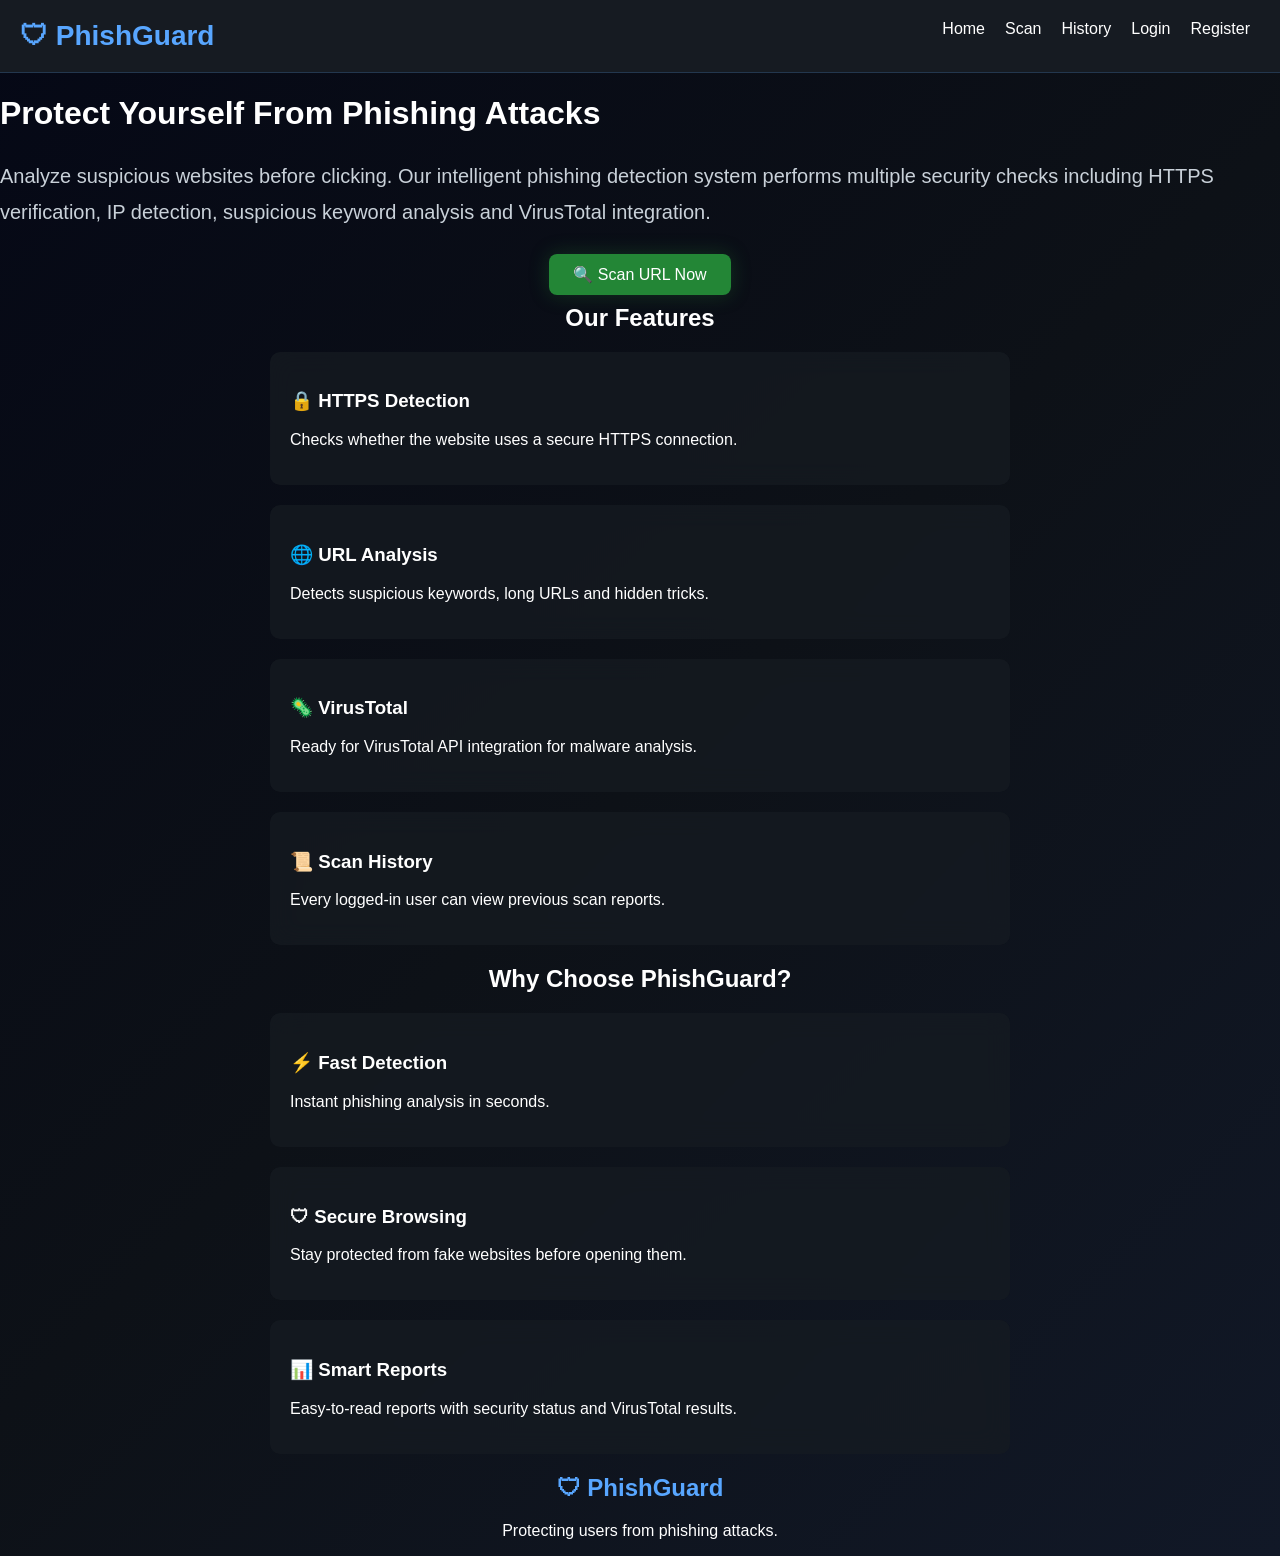
==== templates/index.html @ 1579718f "Integrated frontend with Flask backend" ====
<!DOCTYPE html>
<html>

<head>
    <meta charset='UTF-8'>
    <meta name='viewport' content='width=device-width,initial-scale=1'>
    <title>Home</title>
    <link rel='stylesheet' href='../static/css/style.css'>
</head>

<body>
    <header>
        <div class='logo'>🛡 PhishGuard</div>
        <nav><a href='/'>Home</a><a href='/scan'>Scan</a><a href='/history'>History</a><a
                href='/login'>Login</a><a href='/register'>Register</a></nav>
    </header>
    <div class="hero">

<div class="hero-content">

<h1>
Protect Yourself From
<span>Phishing Attacks</span>
</h1>

<p>
Analyze suspicious websites before clicking.
Our intelligent phishing detection system performs
multiple security checks including HTTPS verification,
IP detection, suspicious keyword analysis and
VirusTotal integration.
</p>

<center><a href="/scan" class="btn">

🔍 Scan URL Now

</a></center>

</div>

</div>

<section class="features">

<center><h2>Our Features</h2></center>

<div class="card-container">

<div class="card">

<h3>🔒 HTTPS Detection</h3>

<p>
Checks whether the website uses a secure HTTPS connection.
</p>

</div>

<div class="card">

<h3>🌐 URL Analysis</h3>

<p>
Detects suspicious keywords, long URLs and hidden tricks.
</p>

</div>

<div class="card">

<h3>🦠 VirusTotal</h3>

<p>
Ready for VirusTotal API integration for malware analysis.
</p>

</div>

<div class="card">

<h3>📜 Scan History</h3>

<p>
Every logged-in user can view previous scan reports.
</p>

</div>

</div>

</section>

<section class="features">

<center><h2>Why Choose PhishGuard?</h2></center>

<div class="card-container">

<div class="card">

<h3>⚡ Fast Detection</h3>

<p>

Instant phishing analysis in seconds.

</p>

</div>

<div class="card">

<h3>🛡 Secure Browsing</h3>

<p>

Stay protected from fake websites before opening them.

</p>

</div>

<div class="card">

<h3>📊 Smart Reports</h3>

<p>

Easy-to-read reports with security status and VirusTotal results.

</p>

</div>

</div>

</section>

<footer>

<center><h2 style="color:#58a6ff;">
🛡 PhishGuard
</h2>

<p>Protecting users from phishing attacks.</p></center>

</footer>
    <script src='../static/js/script.js'></script>
</body>

</html>
---- static/css/style.css ----
body {
    font-family: Arial;
    background: #0d1117;
    color: #fff;
    margin: 0
}

header {
    display: flex;
    justify-content: space-between;
    padding: 20px;
    background: #161b22
}

.logo {
    color: #58a6ff;
    font-size: 28px;
    font-weight: bold
}

nav a {
    color: #fff;
    margin: 0 10px;
    text-decoration: none
}

.container {
    padding: 40px;
    text-align: center
}

.btn {
    background: #238636;
    color: #fff;
    padding: 12px 24px;
    text-decoration: none;
    border-radius: 8px
}

.card {
    background: #161b22;
    padding: 20px;
    border-radius: 10px;
    margin: 20px auto;
    max-width: 700px
}

.input {
    width: 80%;
    padding: 12px
}

.hidden {
    display: none
}
/* ========================= */
/* PREMIUM UI UPGRADE START  */
/* ========================= */

html{
    scroll-behavior:smooth;
}

body{
    background:linear-gradient(135deg,#050816,#0d1117,#111827);
}

/* Navbar */

header{
    position:sticky;
    top:0;
    z-index:1000;
    backdrop-filter:blur(15px);
    border-bottom:1px solid rgba(88,166,255,.2);
}

.logo{
    transition:.4s;
}

.logo:hover{
    color:#7dd3fc;
    text-shadow:0 0 20px #58a6ff;
}

/* Navigation */

nav a{
    position:relative;
}

nav a::after{
    content:"";
    position:absolute;
    left:0;
    bottom:-6px;
    width:0;
    height:2px;
    background:#58a6ff;
    transition:.4s;
}

nav a:hover::after{
    width:100%;
}

/* Hero */

.hero h1{
    margin: bottom 25px;
    line-height:1.2;
}

/* Button */

.btn{

    transition:.35s;
    box-shadow:0 0 20px rgba(35,134,54,.3);

}

.btn:hover{

    transform:translateY(-5px) scale(1.04);

    box-shadow:
    0 0 15px #238636,
    0 0 35px #238636;

}

/* Cards */

.card{

backdrop-filter:blur(12px);

background:rgba(22,27,34,.75);

transition:.35s;

overflow:hidden;

position:relative;

}

.card::before{

content:"";

position:absolute;

left:-100%;

top:0;

height:100%;

width:100%;

background:linear-gradient(
90deg,
transparent,
rgba(255,255,255,.08),
transparent
);

transition:.8s;

}

.card:hover::before{

left:100%;

}

.card:hover{

transform:translateY(-12px);

box-shadow:
0 0 20px rgba(88,166,255,.25);

}

/* Forms */

.form-box{

background:rgba(22,27,34,.8);

backdrop-filter:blur(18px);

box-shadow:
0 0 35px rgba(0,0,0,.35);

}

.form-box input{

transition:.3s;

}

.form-box input:focus{

outline:none;

border:1px solid #58a6ff;

box-shadow:
0 0 15px rgba(88,166,255,.5);

}

/* Scan Box */

.scan-box{

background:rgba(22,27,34,.85);

backdrop-filter:blur(18px);

box-shadow:
0 0 35px rgba(0,0,0,.4);

}

.result{

animation:fadeUp .7s ease;

border-left:5px solid #58a6ff;

}

/* Tables */

table{

background:#161b22;

border-radius:10px;

overflow:hidden;

}

tr{

transition:.3s;

}

tr:hover{

background:#21262d;

}

/* Scroll Bar */

::-webkit-scrollbar{

width:10px;

}

::-webkit-scrollbar-thumb{

background:#58a6ff;

border-radius:20px;

}

::-webkit-scrollbar-track{

background:#0d1117;

}

/* Animation */

@keyframes fadeUp{

from{

opacity:0;

transform:translateY(30px);

}

to{

opacity:1;

transform:translateY(0);

}

}

.hero,
.card,
.form-box,
.scan-box{

animation:fadeUp .8s ease;

}
.hero p{
    margin:25px 0 35px;
    font-size:20px;
    line-height:1.8;
    color:#c9d1d9;
}

/* ========================= */
/* PREMIUM UI UPGRADE END    */
/* ========================= */
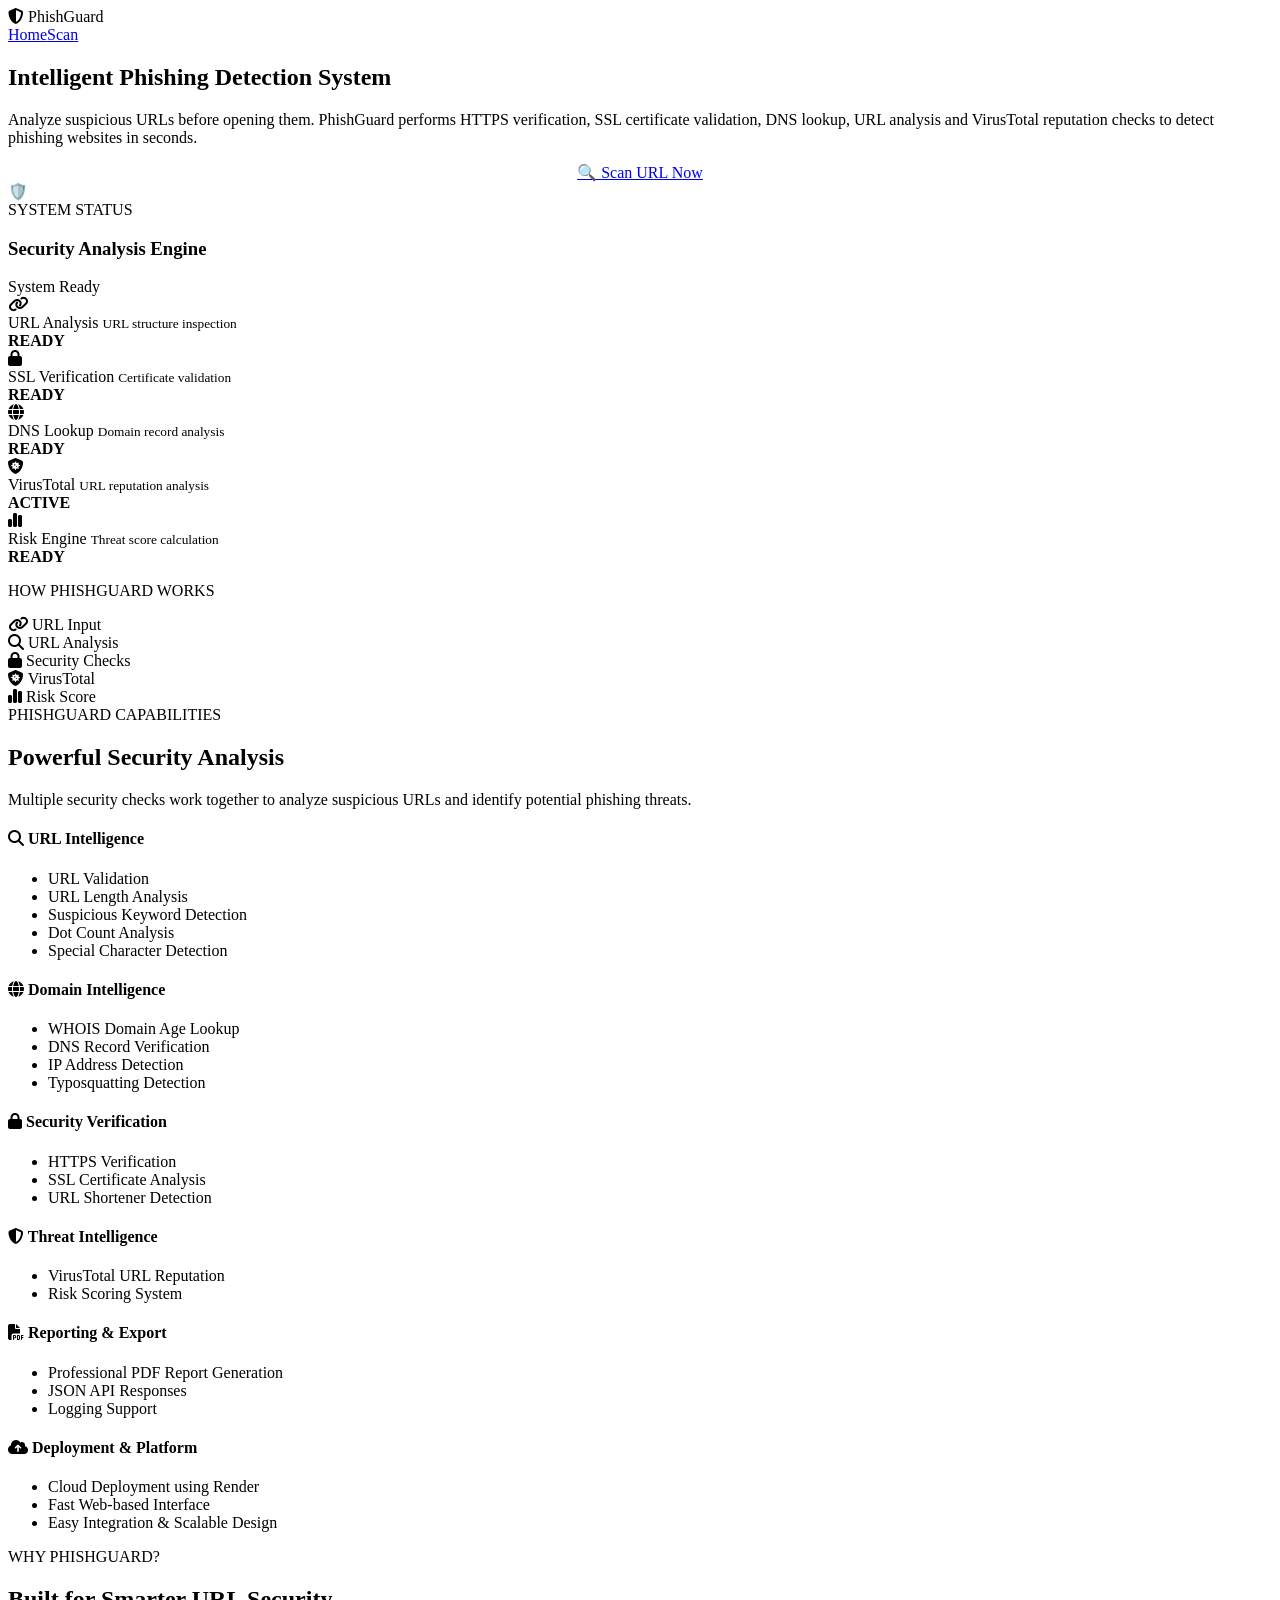
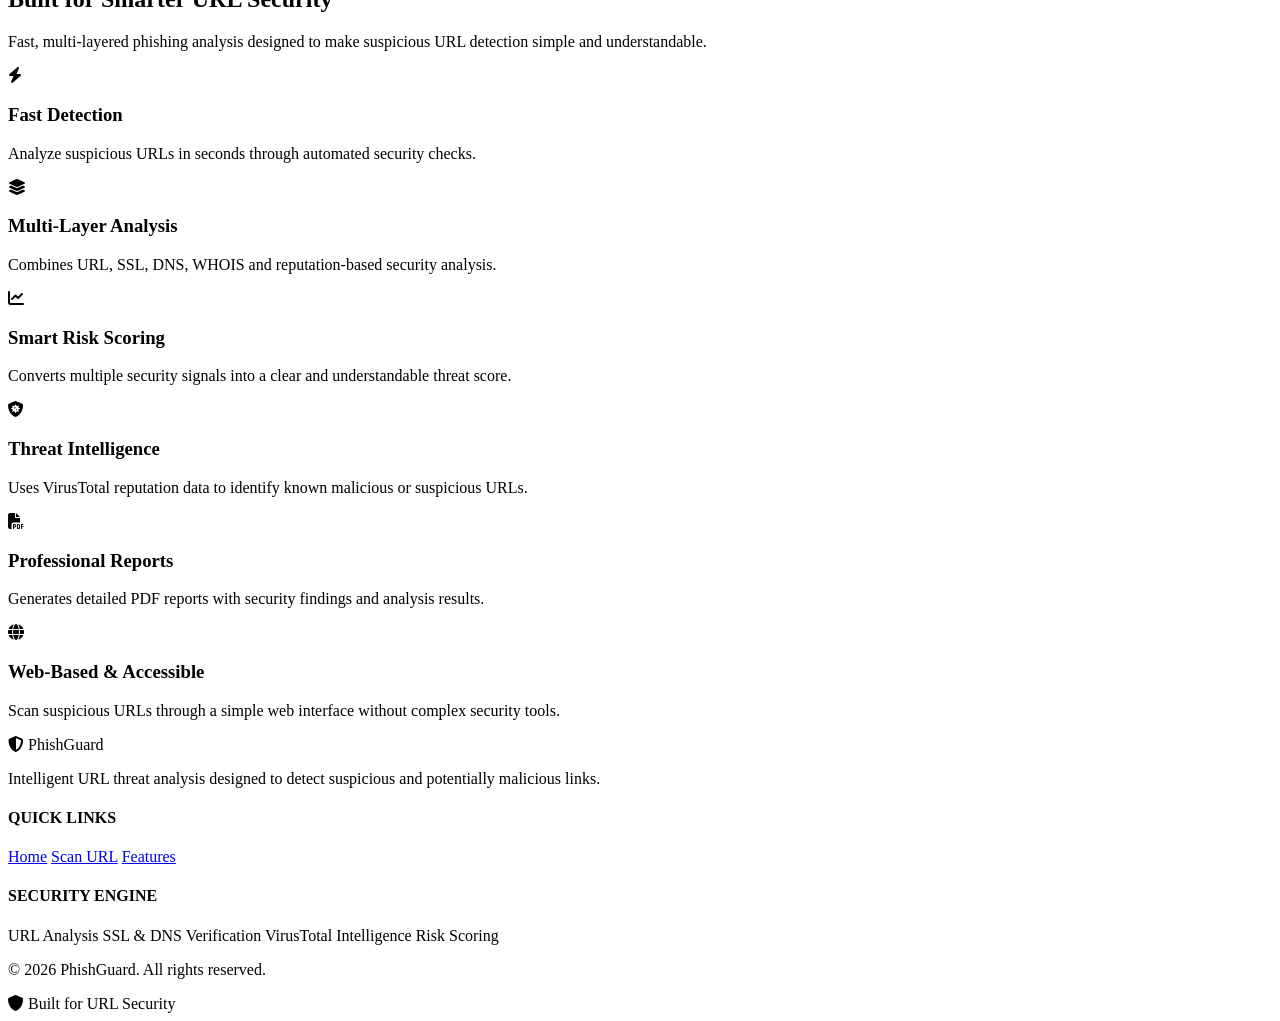
==== commit 70a33717: "Improve PhishGuard UI and scan experience" ====
--- a/templates/index.html
+++ b/templates/index.html
@@ -1,152 +1,347 @@
 <!DOCTYPE html>
 <html>
 
-<head>
-    <meta charset='UTF-8'>
-    <meta name='viewport' content='width=device-width,initial-scale=1'>
-    <title>Home</title>
-    <link rel='stylesheet' href='../static/css/style.css'>
-</head>
-
-<body>
-    <header>
-        <div class='logo'>🛡 PhishGuard</div>
-        <nav><a href='/'>Home</a><a href='/scan'>Scan</a><a href='/history'>History</a><a
-                href='/login'>Login</a><a href='/register'>Register</a></nav>
-    </header>
-    <div class="hero">
-
-<div class="hero-content">
-
-<h1>
-Protect Yourself From
-<span>Phishing Attacks</span>
-</h1>
-
-<p>
-Analyze suspicious websites before clicking.
-Our intelligent phishing detection system performs
-multiple security checks including HTTPS verification,
-IP detection, suspicious keyword analysis and
-VirusTotal integration.
-</p>
-
-<center><a href="/scan" class="btn">
-
-🔍 Scan URL Now
-
-</a></center>
-
-</div>
-
-</div>
-
-<section class="features">
-
-<center><h2>Our Features</h2></center>
-
-<div class="card-container">
-
-<div class="card">
-
-<h3>🔒 HTTPS Detection</h3>
-
-<p>
-Checks whether the website uses a secure HTTPS connection.
-</p>
-
-</div>
-
-<div class="card">
-
-<h3>🌐 URL Analysis</h3>
-
-<p>
-Detects suspicious keywords, long URLs and hidden tricks.
-</p>
-
-</div>
-
-<div class="card">
-
-<h3>🦠 VirusTotal</h3>
-
-<p>
-Ready for VirusTotal API integration for malware analysis.
-</p>
-
-</div>
-
-<div class="card">
-
-<h3>📜 Scan History</h3>
-
-<p>
-Every logged-in user can view previous scan reports.
-</p>
-
-</div>
-
-</div>
-
-</section>
-
-<section class="features">
-
-<center><h2>Why Choose PhishGuard?</h2></center>
-
-<div class="card-container">
-
-<div class="card">
-
-<h3>⚡ Fast Detection</h3>
-
-<p>
-
-Instant phishing analysis in seconds.
-
-</p>
-
-</div>
-
-<div class="card">
-
-<h3>🛡 Secure Browsing</h3>
-
-<p>
-
-Stay protected from fake websites before opening them.
-
-</p>
-
-</div>
-
-<div class="card">
-
-<h3>📊 Smart Reports</h3>
-
-<p>
-
-Easy-to-read reports with security status and VirusTotal results.
-
-</p>
-
-</div>
-
-</div>
-
-</section>
-
-<footer>
-
-<center><h2 style="color:#58a6ff;">
-🛡 PhishGuard
-</h2>
-
-<p>Protecting users from phishing attacks.</p></center>
-
-</footer>
-    <script src='../static/js/script.js'></script>
-</body>
-
+    <head>
+        <meta charset='UTF-8'>
+        <meta name='viewport' content='width=device-width,initial-scale=1'>
+        <title>PhishGuard</title>
+        <link rel="stylesheet" href="https://cdnjs.cloudflare.com/ajax/libs/font-awesome/6.7.2/css/all.min.css" />
+        <link rel='stylesheet' href="{{ url_for('static', filename='css/style.css') }}">
+    </head>
+
+    <body>
+        <header>
+            <div class='logo'><i class="fa-solid fa-shield-halved"></i> PhishGuard</div>   
+            <nav><a href='/'>Home</a><a href='/scan'>Scan</a></nav>
+        </header>
+        <section class="hero">
+            <div class="hero-left">
+                <h1>
+                    Intelligent Phishing Detection System
+                </h1>
+
+                <p>
+                    Analyze suspicious URLs before opening them.
+                    PhishGuard performs HTTPS verification,
+                    SSL certificate validation, DNS lookup,
+                    URL analysis and VirusTotal reputation checks
+                    to detect phishing websites in seconds.
+                </p>
+
+                <center><a href="/scan" class="btn">
+                    🔍 Scan URL Now
+                </a></center>
+            </div>
+
+            <div class="hero-right">
+                <div class="shield-circle">
+                    🛡️
+                </div>
+
+            </div>
+        </section>
+
+        <section class="security-status-section">
+            <div class="security-status-panel">
+                <div class="status-panel-header">
+                    <div>
+                        <span class="status-label">SYSTEM STATUS</span>
+                        <h3>Security Analysis Engine</h3>
+                    </div>
+
+                    <div class="system-ready">
+                        <span class="status-dot"></span>
+                            System Ready
+                    </div>
+                </div>
+
+                <div class="status-grid">
+                    <div class="status-item">
+                        <i class="fa-solid fa-link"></i>
+                        <div>
+                            <span>URL Analysis</span>
+                            <small>URL structure inspection</small>
+                        </div>
+                        <strong class="ready">READY</strong>
+                    </div>
+
+                    <div class="status-item">
+                        <i class="fa-solid fa-lock"></i>
+                        <div>
+                            <span>SSL Verification</span>
+                            <small>Certificate validation</small>
+                        </div>
+                       <strong class="ready">READY</strong>
+                    </div>
+
+                    <div class="status-item">
+                        <i class="fa-solid fa-globe"></i>
+                        <div>
+                            <span>DNS Lookup</span>
+                            <small>Domain record analysis</small>
+                        </div>
+                        <strong class="ready">READY</strong>
+                    </div>
+
+                    <div class="status-item">
+                        <i class="fa-solid fa-shield-virus"></i>
+                        <div>
+                            <span>VirusTotal</span>
+                            <small>URL reputation analysis</small>
+                        </div>
+                        <strong class="active">ACTIVE</strong>
+                    </div>
+
+                    <div class="status-item">
+                        <i class="fa-solid fa-chart-simple"></i>
+                        <div>
+                            <span>Risk Engine</span>
+                            <small>Threat score calculation</small>
+                        </div>
+                        <strong class="ready">READY</strong>
+                    </div>
+                </div>
+            </div>
+        </section>
+
+        <section class="analysis-flow">
+            <p class="flow-label">HOW PHISHGUARD WORKS</p>
+            <div class="flow-container">
+                <div class="flow-step">
+                    <i class="fa-solid fa-link"></i>
+                    <span>URL Input</span>
+                </div>
+
+                <div class="flow-line"></div>
+                <div class="flow-step">
+                    <i class="fa-solid fa-magnifying-glass"></i>
+                    <span>URL Analysis</span>   
+                </div>
+
+                <div class="flow-line"></div>
+                <div class="flow-step">
+                    <i class="fa-solid fa-lock"></i>
+                    <span>Security Checks</span>
+                </div>
+
+                <div class="flow-line"></div>
+                <div class="flow-step">
+                    <i class="fa-solid fa-shield-virus"></i>
+                    <span>VirusTotal</span>
+                </div>
+
+                <div class="flow-line"></div>
+                <div class="flow-step">
+                    <i class="fa-solid fa-chart-simple"></i>
+                    <span>Risk Score</span> 
+                </div>
+            </div>
+        </section>
+
+        <section class="features">
+            <div class="features-heading">
+                <span class="section-label">PHISHGUARD CAPABILITIES</span>
+                <h2>Powerful Security Analysis</h2>
+                <p>
+                    Multiple security checks work together to analyze suspicious URLs
+                    and identify potential phishing threats.
+                </p>
+            </div>
+            <div class="feature-grid">
+
+                 <!-- URL Intelligence -->
+                <div class="card">
+                    <h4>
+                        <i class="fa-solid fa-magnifying-glass"></i>
+                        URL Intelligence
+                    </h4>
+                    <ul>
+                        <li>URL Validation</li>
+                        <li>URL Length Analysis</li>
+                        <li>Suspicious Keyword Detection</li>
+                        <li>Dot Count Analysis</li>
+                        <li>Special Character Detection</li>
+                    </ul>
+                </div>
+
+                <!-- Domain Intelligence -->
+                <div class="card">
+                    <h4>
+                        <i class="fa-solid fa-globe"></i>
+                        Domain Intelligence
+                    </h4>
+                    <ul>
+                        <li>WHOIS Domain Age Lookup</li>
+                        <li>DNS Record Verification</li>
+                        <li>IP Address Detection</li>
+                        <li>Typosquatting Detection</li>
+                    </ul>
+                </div>
+
+                <!-- Security Verification -->
+                <div class="card">
+                    <h4>
+                        <i class="fa-solid fa-lock"></i>
+                        Security Verification
+                    </h4>
+                    <ul>
+                        <li>HTTPS Verification</li>
+                        <li>SSL Certificate Analysis</li>
+                        <li>URL Shortener Detection</li>
+                    </ul>
+                </div>
+
+                <!-- Threat Intelligence -->
+                <div class="card">
+                    <h4>
+                        <i class="fa-solid fa-shield-halved"></i>
+                        Threat Intelligence
+                    </h4>
+                    <ul>
+                        <li>VirusTotal URL Reputation</li>
+                        <li>Risk Scoring System</li>
+                    </ul>
+                </div>
+
+                <!-- Reporting & Export -->
+                <div class="card">
+                    <h4>
+                        <i class="fa-solid fa-file-pdf"></i>
+                        Reporting & Export
+                    </h4>
+                    <ul>
+                        <li>Professional PDF Report Generation</li>
+                        <li>JSON API Responses</li>
+                        <li>Logging Support</li>
+                    </ul>
+                </div>
+
+                <!-- Deployment -->
+                <div class="card">
+                    <h4>
+                        <i class="fa-solid fa-cloud-arrow-up"></i>
+                        Deployment & Platform
+                    </h4>
+                    <ul>
+                        <li>Cloud Deployment using Render</li>
+                        <li>Fast Web-based Interface</li>
+                        <li>Easy Integration & Scalable Design</li>
+                    </ul>
+                </div>
+
+            </div>
+        </section>
+
+        <section class="why-section">
+            <div class="why-header">
+                <span class="why-label">WHY PHISHGUARD?</span>
+                <h2>Built for Smarter URL Security</h2>
+                <p>
+                    Fast, multi-layered phishing analysis designed to make
+                    suspicious URL detection simple and understandable.
+                </p>
+            </div>
+
+            <div class="why-grid">
+                <!-- Fast Detection -->
+                <div class="why-card">
+                    <i class="fa-solid fa-bolt"></i>
+                    <h3>Fast Detection</h3>
+                    <p>
+                        Analyze suspicious URLs in seconds through
+                        automated security checks.
+                    </p>
+                </div>
+
+                <!-- Multi-Layer Analysis -->
+                <div class="why-card">
+                    <i class="fa-solid fa-layer-group"></i>
+                    <h3>Multi-Layer Analysis</h3>
+                    <p>
+                        Combines URL, SSL, DNS, WHOIS and reputation-based
+                        security analysis.
+                    </p>
+                </div>
+
+                <!-- Smart Risk Scoring -->
+                <div class="why-card">
+                    <i class="fa-solid fa-chart-line"></i>
+                    <h3>Smart Risk Scoring</h3>
+                    <p>
+                        Converts multiple security signals into a clear
+                        and understandable threat score.
+                    </p>
+                </div>
+
+                <!-- Threat Intelligence -->
+                <div class="why-card">
+                    <i class="fa-solid fa-shield-virus"></i>
+                    <h3>Threat Intelligence</h3>
+                    <p>
+                        Uses VirusTotal reputation data to identify known
+                        malicious or suspicious URLs.
+                    </p>
+                </div>
+
+                <!-- Professional Reports -->
+                <div class="why-card">
+                    <i class="fa-solid fa-file-pdf"></i>
+                    <h3>Professional Reports</h3>
+                    <p>
+                        Generates detailed PDF reports with security findings
+                        and analysis results.
+                    </p>
+                </div>
+
+                <!-- Web Based -->
+                <div class="why-card">
+                    <i class="fa-solid fa-globe"></i>
+                    <h3>Web-Based & Accessible</h3>
+                    <p>
+                        Scan suspicious URLs through a simple web interface
+                        without complex security tools.
+                    </p>
+                </div>
+            </div>
+        </section>
+
+        <footer class="footer">
+            <div class="footer-container">
+                <div class="footer-brand">
+                    <div class="footer-logo">
+                        <i class="fa-solid fa-shield-halved"></i>
+                        <span>PhishGuard</span>
+                    </div>
+                    <p>
+                        Intelligent URL threat analysis designed to detect
+                        suspicious and potentially malicious links.
+                    </p>
+                </div>
+
+                <div class="footer-column">
+                    <h4>QUICK LINKS</h4>
+                    <a href="/">Home</a>
+                    <a href="/scan">Scan URL</a>
+                    <a href="#features">Features</a>
+                </div>
+
+                <div class="footer-column">
+                    <h4>SECURITY ENGINE</h4>
+                    <span>URL Analysis</span>
+                    <span>SSL & DNS Verification</span>
+                    <span>VirusTotal Intelligence</span>
+                    <span>Risk Scoring</span>
+                </div>
+            </div>
+
+            <div class="footer-bottom">
+                <p>© 2026 PhishGuard. All rights reserved.</p>
+                <span>
+                    <i class="fa-solid fa-shield"></i>
+                    Built for URL Security
+                </span>
+            </div>
+        </footer>
+        <script src='../static/js/script.js'></script>
+    </body>
 </html>
